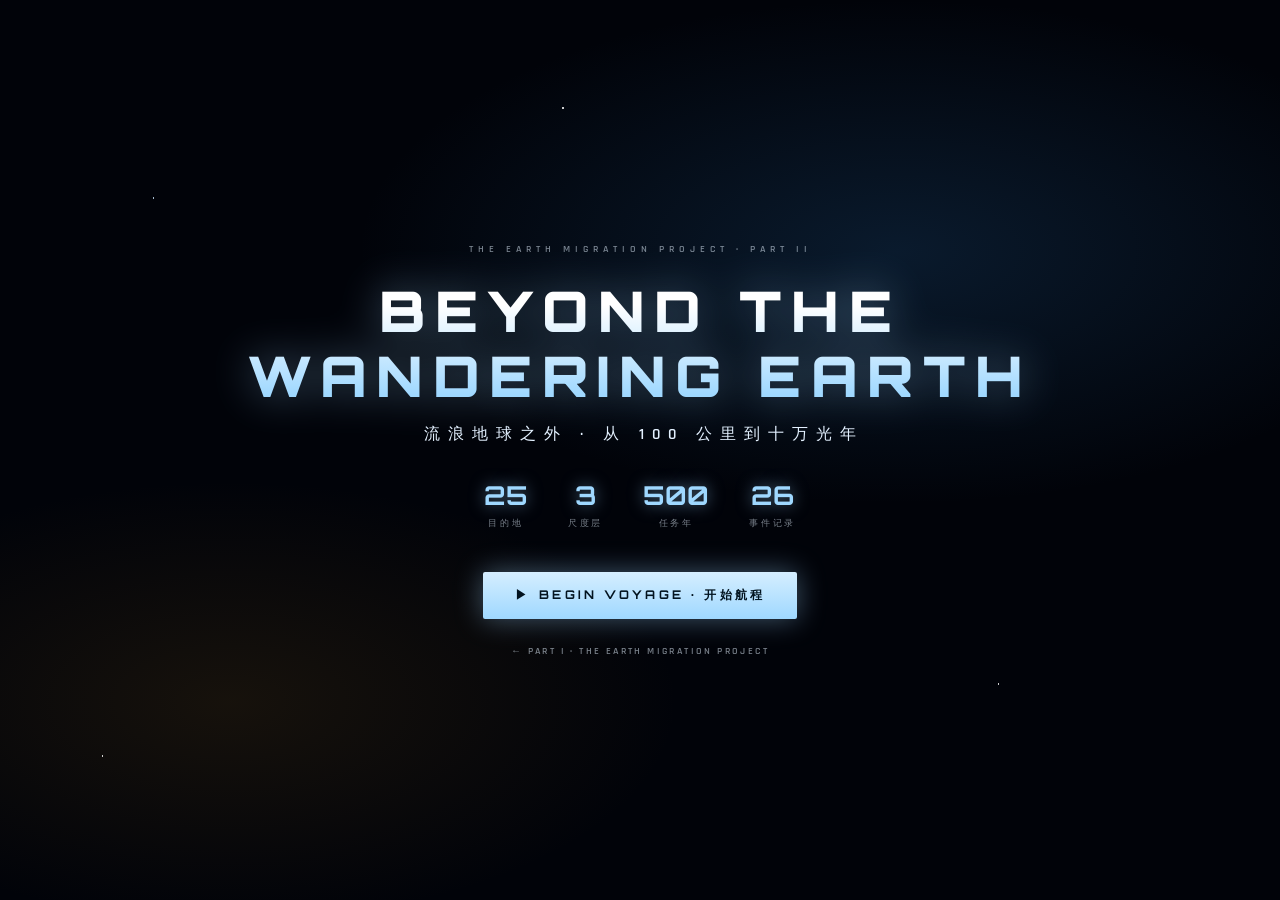
==== beyond.html @ 53edd9ea "The Earth Migration Project: cinematic dual-page WebGL tribute to The Wandering Earth (Part I + Beyo" ====
<!DOCTYPE html>
<html lang="zh-CN">
<head>
<meta charset="UTF-8">
<meta name="viewport" content="width=device-width, initial-scale=1.0, viewport-fit=cover">
<meta name="theme-color" content="#010205">
<title>Beyond the Wandering Earth · 流浪地球之外</title>
<meta name="description" content="地球迁移计划 第二部：从 100 公里到十万光年——三层尺度阶梯、25 个目的地、时间压缩与实时遥测。同人作品，非官方关联。">
<link rel="icon" href="data:image/svg+xml,<svg xmlns='http://www.w3.org/2000/svg' viewBox='0 0 64 64'><circle cx='32' cy='32' r='20' fill='%23040c18' stroke='%239fd8ff' stroke-width='3'/><path d='M14 40 Q32 52 50 40' stroke='%23ffcf8a' fill='none' stroke-width='3'/></svg>">
<link rel="stylesheet" href="css/beyond.css">
<script src="boot.js"></script>
<script type="importmap">
{
  "imports": {
    "three": "./vendor/three/build/three.module.js",
    "three/addons/": "./vendor/three/examples/jsm/"
  }
}
</script>
</head>
<body>

<!-- 加载屏 -->
<div id="loading">
  <div class="load-core">
    <div class="load-emblem"><div class="load-planet"></div><div class="load-beam"></div></div>
    <div class="load-title">BEYOND THE WANDERING EARTH</div>
    <div class="load-sub">100 KM → 100,000 LIGHT-YEARS · 三层尺度阶梯</div>
    <div class="load-track"><div id="load-bar"></div></div>
    <div class="load-row"><span id="load-step">INITIALIZING</span><span id="load-pct">0%</span></div>
    <div class="load-row dim"><span>UEG · DEEP SPACE NAVIGATION</span><span>MOSS/4.2</span></div>
  </div>
  <div id="boot-fault"><div class="fault-head">SYSTEM FAULT</div><div id="boot-fault-msg"></div></div>
</div>

<!-- 入口 -->
<div id="enter" class="hidden">
  <div class="en-stars"></div>
  <div class="en-core">
    <div class="en-kicker">THE EARTH MIGRATION PROJECT · PART II</div>
    <h1 class="en-title">BEYOND THE<br>WANDERING EARTH</h1>
    <div class="en-tag">流浪地球之外 · 从 100 公里到十万光年</div>
    <div class="en-stats">
      <div><b>25</b><span>目的地</span></div>
      <div><b>3</b><span>尺度层</span></div>
      <div><b>500</b><span>任务年</span></div>
      <div><b>26</b><span>事件记录</span></div>
    </div>
    <button id="btn-enter" class="en-btn">▶&ensp;BEGIN VOYAGE · 开始航程</button>
    <a class="en-back" href="index.html">← PART I · THE EARTH MIGRATION PROJECT</a>
  </div>
</div>

<!-- 主应用 -->
<div id="app" class="hidden">
  <canvas id="gl"></canvas>

  <!-- 顶部玻璃条 -->
  <header id="topbar">
    <div class="tb-brand">BEYOND<br>THE WANDERING EARTH</div>
    <div class="tb-tele" id="tele">
      <div class="tc"><span class="k">ENGINE</span><span class="v mono" id="t-eng">STANDBY</span></div>
      <div class="tc"><span class="k">VELOCITY</span><span class="v mono" id="t-vel">29.8 KM/S</span></div>
      <div class="tc"><span class="k">DIST SOL</span><span class="v mono" id="t-dsol">1.00 AU</span></div>
      <div class="tc"><span class="k">LIGHT TIME</span><span class="v mono" id="t-ltime">8.3 MIN</span></div>
      <div class="tc"><span class="k">REGION</span><span class="v mono" id="t-region">EARTH ORBIT</span></div>
      <div class="tc"><span class="k">GAL COORDS</span><span class="v mono" id="t-gal">—</span></div>
      <div class="tc"><span class="k">MISSION</span><span class="v mono gold" id="t-year">Y2078</span></div>
      <div class="tc"><span class="k">FOV</span><span class="v mono" id="t-fov">50°</span></div>
    </div>
    <div class="tb-actions">
      <button id="b-film" class="tb-mode">FILM</button>
      <button id="b-explore" class="tb-mode on">EXPLORE</button>
      <button id="b-sound" class="tb-ic" title="声音">♪ ON</button>
      <button id="b-hud" class="tb-ic" title="隐藏仪表盘">▤ HUD</button>
      <button id="b-full" class="tb-ic" title="全屏">⛶ FULL</button>
    </div>
  </header>

  <!-- 左：宇宙阶梯 -->
  <div id="ladder" class="panelish">
    <div class="la-line"></div>
    <div id="ladder-cursor"></div>
  </div>

  <!-- 右：目的地 -->
  <aside id="dest" class="panelish">
    <div class="de-head">DESTINATIONS · 目的地 <i>25</i></div>
    <div id="dest-list"></div>
  </aside>

  <!-- 左下：VOYAGE 时间轴 -->
  <div id="voyage" class="panelish">
    <div class="vo-head">VOYAGE TIMELINE · 航程时间轴</div>
    <div class="vo-row"><span id="voyage-year">Y2078</span>
      <input type="range" id="voyage-slider" min="2078" max="4578" step="1" value="2078">
      <span>Y4578</span>
    </div>
    <div id="speed-modes"></div>
  </div>

  <!-- 右下：事件日志 -->
  <div id="log" class="panelish">
    <div class="lg-head">EVENT LOG · 事件日志 <i id="log-count">00 / 26</i></div>
    <div id="log-list"></div>
  </div>

  <!-- 底部药丸 dock -->
  <div id="dock">
    <button id="b-play" title="播放/暂停">▶</button>
    <div id="ch-segs"></div>
    <span class="mono" id="b-time">00:00 / 02:54</span>
    <button id="b-exit" title="退出影片">EXIT</button>
  </div>

  <!-- 影片 -->
  <div id="film" class="hidden">
    <div class="letterbox top"></div>
    <div class="letterbox bottom"></div>
    <div id="chapter-card"><div id="ch-num">01</div><div id="ch-title">The Wandering Earth</div><div id="ch-era">2078</div></div>
    <div id="subtitle"><div id="sub-kicker"></div><div id="sub-title"></div><div id="sub-sub"></div></div>
    <div id="count-ring"><div class="cr-ring"></div><div class="cr-num">10</div><div class="cr-lab">GLOBAL IGNITION SEQUENCE</div></div>
    <div id="scroll-hint">SCROLLING THROUGH TIME · PRESS ▶ TO RESUME</div>
    <div id="f-track"><div id="f-prog"></div><div id="f-ticks"></div></div>
  </div>

  <div id="toast"></div>
</div>

<script type="module" src="js/beyond/main.js"></script>
</body>
</html>
---- css/beyond.css ----
/* ═══════════════════════════════════════════════════════════
   BEYOND THE WANDERING EARTH · beyond.css
   冰青 HUD + 暖金警示 · 玻璃条 / 宇宙阶梯 / 目的地册 / 药丸 dock
   ═══════════════════════════════════════════════════════════ */
@font-face {
  font-family: 'Orbitron';
  src: url('../assets/fonts/orbitron-var.woff2') format('woff2');
  font-weight: 400 900;
  font-display: swap;
}
@font-face {
  font-family: 'Rajdhani';
  src: url('../assets/fonts/rajdhani-600.ttf') format('truetype');
  font-weight: 500 700;
  font-display: swap;
}
@font-face {
  font-family: 'JetBrains Mono';
  src: url('../assets/fonts/jbmono-400.woff2') format('woff2');
  font-weight: 400;
  font-display: swap;
}
@font-face {
  font-family: 'JetBrains Mono';
  src: url('../assets/fonts/jbmono-700.woff2') format('woff2');
  font-weight: 700;
  font-display: swap;
}

:root {
  --ice: #9fd8ff;
  --ice-dim: rgba(159, 216, 255, .55);
  --line: rgba(159, 216, 255, .26);
  --gold: #ffcf8a;
  --text: #e4f1ff;
  --text-dim: rgba(228, 241, 255, .52);
  --bg: #010205;
}
* { margin: 0; padding: 0; box-sizing: border-box; }
html, body { height: 100%; overflow: hidden; }
body {
  background: var(--bg); color: var(--text);
  font-family: 'Rajdhani', 'Segoe UI', sans-serif;
  -webkit-font-smoothing: antialiased; user-select: none;
}
.mono { font-family: 'JetBrains Mono', 'Consolas', monospace; }
.hidden { display: none !important; }
button { font-family: inherit; cursor: pointer; }
.panelish {
  position: absolute; z-index: 20;
  background: linear-gradient(160deg, rgba(8, 20, 36, .68), rgba(3, 8, 16, .58));
  border: 1px solid var(--line); border-radius: 2px;
  box-shadow: inset 0 0 20px rgba(159, 216, 255, .05), 0 6px 26px rgba(0, 0, 0, .5);
  backdrop-filter: blur(8px); -webkit-backdrop-filter: blur(8px);
}
.panelish::before {
  content: ''; position: absolute; top: -1px; left: -1px; width: 10px; height: 10px;
  border-top: 2px solid var(--ice); border-left: 2px solid var(--ice);
}

/* ══ 加载屏 / 入口 ══ */
#loading {
  position: fixed; inset: 0; z-index: 200;
  background: radial-gradient(120% 90% at 50% 20%, #04101f 0%, #010205 55%, #010208 100%);
  display: flex; align-items: center; justify-content: center;
  transition: opacity .8s;
}
.load-core { width: min(500px, 86vw); text-align: center; }
.load-emblem { width: 88px; height: 88px; margin: 0 auto 26px; position: relative; }
.load-planet {
  position: absolute; inset: 14px; border-radius: 50%;
  background: radial-gradient(circle at 34% 32%, #1d4e78, #071a30 62%, #020a16);
  border: 1px solid var(--line);
  box-shadow: 0 0 34px rgba(159, 216, 255, .25), inset -8px -6px 22px rgba(0, 0, 0, .8);
  animation: spin 14s linear infinite;
}
.load-beam {
  position: absolute; left: 50%; top: -8px; width: 3px;
  background: linear-gradient(to top, var(--ice), transparent);
  transform: translateX(-50%);
  animation: beam 1.6s ease-in-out infinite;
  filter: drop-shadow(0 0 6px var(--ice));
}
@keyframes beam { 0%, 100% { opacity: .35; height: 18px; } 50% { opacity: 1; height: 30px; } }
@keyframes spin { to { transform: rotate(360deg); } }
.load-title {
  font-family: 'Orbitron', sans-serif; font-weight: 900;
  font-size: clamp(15px, 3vw, 24px); letter-spacing: .38em;
  background: linear-gradient(180deg, #fff, var(--ice));
  -webkit-background-clip: text; background-clip: text; color: transparent;
  filter: drop-shadow(0 0 14px rgba(159, 216, 255, .5));
  margin-bottom: 10px; padding-left: .38em;
}
.load-sub { font-size: 10px; letter-spacing: .32em; color: var(--text-dim); margin-bottom: 30px; }
.load-track { height: 2px; background: rgba(159, 216, 255, .14); margin-bottom: 10px; }
#load-bar { height: 100%; width: 0%; background: linear-gradient(90deg, var(--ice), #fff); box-shadow: 0 0 10px var(--ice); transition: width .3s; }
.load-row { display: flex; justify-content: space-between; font-size: 10px; letter-spacing: .22em; color: var(--ice); }
.load-row.dim { color: var(--text-dim); margin-top: 14px; letter-spacing: .14em; }
#boot-fault {
  display: none; margin-top: 22px; padding: 12px 16px;
  border: 1px solid #ff6b6b; color: #ff6b6b;
  font-family: 'JetBrains Mono', monospace; font-size: 11px; line-height: 1.6;
  text-align: left; background: rgba(60, 10, 14, .35);
}
.fault-head { font-weight: 700; letter-spacing: .3em; margin-bottom: 4px; }

#enter {
  position: fixed; inset: 0; z-index: 150;
  background:
    radial-gradient(60% 40% at 70% 28%, rgba(30, 80, 128, .3), transparent 70%),
    radial-gradient(50% 35% at 18% 78%, rgba(120, 84, 24, .18), transparent 70%),
    #010309;
  display: flex; align-items: center; justify-content: center;
  transition: opacity 1s, visibility 1s;
}
.en-stars {
  position: absolute; inset: 0; opacity: .8;
  background-image:
    radial-gradient(1.4px 1.4px at 12% 22%, #cfeaff 50%, transparent 51%),
    radial-gradient(1px 1px at 28% 68%, #9fc6e8 50%, transparent 51%),
    radial-gradient(1.8px 1.8px at 44% 12%, #fff 50%, transparent 51%),
    radial-gradient(1px 1px at 63% 44%, #ffe9c9 50%, transparent 51%),
    radial-gradient(1.3px 1.3px at 78% 76%, #fff 50%, transparent 51%),
    radial-gradient(1px 1px at 88% 18%, #cfeaff 50%, transparent 51%),
    radial-gradient(1.5px 1.5px at 8% 84%, #fff 50%, transparent 51%);
  animation: tw 5s ease-in-out infinite alternate;
}
@keyframes tw { from { opacity: .4; } to { opacity: .95; } }
.en-core { position: relative; text-align: center; padding: 0 20px; }
.en-kicker { font-size: 10px; letter-spacing: .5em; color: var(--text-dim); margin-bottom: 24px; }
.en-title {
  font-family: 'Orbitron', sans-serif; font-weight: 900;
  font-size: clamp(26px, 5.6vw, 56px); line-height: 1.16; letter-spacing: .17em;
  background: linear-gradient(180deg, #ffffff 20%, var(--ice) 90%);
  -webkit-background-clip: text; background-clip: text; color: transparent;
  filter: drop-shadow(0 0 22px rgba(159, 216, 255, .45));
  margin-bottom: 16px;
}
.en-tag { font-size: clamp(12px, 1.8vw, 16px); letter-spacing: .5em; color: var(--text); margin-bottom: 34px; padding-left: .5em; }
.en-stats { display: flex; gap: 40px; justify-content: center; margin-bottom: 40px; }
.en-stats div { text-align: center; }
.en-stats b {
  display: block; font-family: 'Orbitron', sans-serif; font-size: 26px;
  color: var(--ice); text-shadow: 0 0 16px rgba(159, 216, 255, .5);
}
.en-stats span { font-size: 9px; letter-spacing: .3em; color: var(--text-dim); }
.en-btn {
  font-family: 'Orbitron', sans-serif; font-size: 12px; font-weight: 700; letter-spacing: .26em;
  color: #02131f; background: linear-gradient(180deg, #d5eeff, var(--ice));
  border: none; border-radius: 2px; padding: 15px 32px;
  box-shadow: 0 0 28px rgba(159, 216, 255, .4); transition: all .25s;
}
.en-btn:hover { transform: translateY(-2px); box-shadow: 0 6px 34px rgba(159, 216, 255, .55); }
.en-back {
  display: block; margin: 26px auto 0; font-size: 10px; letter-spacing: .24em;
  color: var(--text-dim); text-decoration: none;
}
.en-back:hover { color: var(--ice); }

/* ══ 主应用 ══ */
#app { position: fixed; inset: 0; }
#gl { position: absolute; inset: 0; width: 100%; height: 100%; display: block; }
#app, #topbar, #ladder, #dest, #voyage, #log, #dock { transition: opacity .5s; }
#app.nohud #topbar, #app.nohud #ladder, #app.nohud #dest,
#app.nohud #voyage, #app.nohud #log, #app.nohud #dock { opacity: 0; pointer-events: none; }
#app.film-on #ladder, #app.film-on #dest, #app.film-on #voyage, #app.film-on #log { opacity: 0; pointer-events: none; }

/* 顶部玻璃条 */
#topbar {
  position: absolute; top: 12px; left: 50%; transform: translateX(-50%);
  width: min(1280px, calc(100vw - 24px));
  display: flex; align-items: stretch; gap: 14px;
  z-index: 30; padding: 10px 16px;
  background: linear-gradient(160deg, rgba(8, 20, 36, .66), rgba(3, 8, 16, .55));
  border: 1px solid var(--line); border-radius: 2px;
  backdrop-filter: blur(9px); -webkit-backdrop-filter: blur(9px);
  box-shadow: inset 0 0 20px rgba(159, 216, 255, .05), 0 8px 30px rgba(0, 0, 0, .55);
}
.tb-brand {
  font-family: 'Orbitron', sans-serif; font-size: 10px; font-weight: 900; line-height: 1.45;
  letter-spacing: .2em; color: var(--ice); white-space: nowrap;
  text-shadow: 0 0 12px rgba(159, 216, 255, .45);
  border-right: 1px solid var(--line); padding-right: 14px;
  display: flex; align-items: center;
}
#tele { display: flex; gap: 18px; flex: 1; overflow-x: auto; scrollbar-width: none; align-items: center; }
#tele::-webkit-scrollbar { display: none; }
.tc { display: flex; flex-direction: column; gap: 2px; white-space: nowrap; }
.tc .k { font-size: 8px; letter-spacing: .24em; color: var(--text-dim); }
.tc .v { font-size: 11px; font-weight: 700; color: var(--text); }
.tc .v.gold { color: var(--gold); }
.tb-actions { display: flex; gap: 6px; align-items: center; border-left: 1px solid var(--line); padding-left: 14px; }
.tb-mode {
  font-family: 'Orbitron', sans-serif; font-size: 9px; font-weight: 700; letter-spacing: .18em;
  color: var(--text-dim); background: transparent; border: 1px solid var(--line);
  border-radius: 2px; padding: 7px 12px; transition: all .2s;
}
.tb-mode.on { color: #02131f; background: var(--ice); box-shadow: 0 0 14px rgba(159, 216, 255, .5); }
.tb-ic {
  font-size: 9px; letter-spacing: .1em; color: var(--ice-dim);
  background: transparent; border: 1px solid var(--line); border-radius: 2px;
  padding: 7px 9px; transition: all .2s;
}
.tb-ic:hover { color: var(--ice); border-color: var(--ice); }

/* 宇宙阶梯 */
#ladder {
  left: 18px; top: 50%; transform: translateY(-50%);
  width: 128px; height: min(52vh, 420px);
}
#ladder .la-line { position: absolute; left: 12px; top: 6%; bottom: 6%; width: 1px; background: var(--line); }
#ladder button {
  position: absolute; left: 0; transform: translateY(-50%);
  display: flex; align-items: center; gap: 7px;
  background: none; border: none; color: var(--text-dim);
  font-size: 8px; letter-spacing: .16em; padding: 3px 0; white-space: nowrap;
}
#ladder button i {
  width: 7px; height: 7px; border: 1px solid var(--ice-dim);
  transform: rotate(45deg); transition: all .2s; flex: none;
}
#ladder button span { background: rgba(1, 4, 10, .7); padding: 1px 3px; }
#ladder button:hover, #ladder button.on { color: var(--ice); }
#ladder button:hover i, #ladder button.on i {
  background: var(--ice); box-shadow: 0 0 10px var(--ice); border-color: var(--ice);
}
#ladder-cursor {
  position: absolute; left: 8px; width: 9px; height: 9px;
  transform: translate(-50%, -50%) rotate(45deg);
  background: var(--gold); box-shadow: 0 0 12px var(--gold);
  transition: top .4s;
}

/* 目的地 */
#dest {
  right: 18px; top: 86px; bottom: 210px;
  width: 232px; display: flex; flex-direction: column;
}
.de-head {
  font-family: 'Orbitron', sans-serif; font-size: 9px; font-weight: 700; letter-spacing: .3em;
  color: var(--ice); padding: 10px 12px 8px; border-bottom: 1px solid var(--line);
  display: flex; justify-content: space-between; align-items: baseline;
}
.de-head i { font-style: normal; color: var(--text-dim); font-size: 10px; }
#dest-list { flex: 1; overflow-y: auto; padding: 6px 6px 10px; scrollbar-width: thin; scrollbar-color: var(--line) transparent; }
#dest-list::-webkit-scrollbar { width: 4px; }
#dest-list::-webkit-scrollbar-thumb { background: var(--line); }
.dest-head {
  font-size: 9px; letter-spacing: .26em; color: var(--gold);
  margin: 10px 6px 4px; opacity: .9;
}
.dest-item {
  display: flex; justify-content: space-between; align-items: center; width: 100%;
  background: none; border: none; border-left: 2px solid transparent;
  color: var(--text-dim); font-size: 10px; letter-spacing: .08em;
  padding: 5px 8px; text-align: left; transition: all .15s;
}
.dest-item i { font-style: normal; opacity: 0; transition: opacity .15s; }
.dest-item:hover { color: var(--text); background: rgba(159, 216, 255, .06); }
.dest-item:hover i { opacity: 1; }
.dest-item.on { color: var(--ice); border-left-color: var(--ice); background: rgba(159, 216, 255, .1); }

/* VOYAGE */
#voyage { left: 18px; bottom: 84px; width: 300px; padding: 10px 12px 12px; }
.vo-head { font-family: 'Orbitron', sans-serif; font-size: 9px; font-weight: 700; letter-spacing: .3em; color: var(--ice); margin-bottom: 10px; }
.vo-row { display: flex; align-items: center; gap: 8px; font-size: 10px; color: var(--text-dim); letter-spacing: .1em; margin-bottom: 8px; }
#voyage-year { color: var(--gold); font-family: 'JetBrains Mono', monospace; }
#voyage-slider { flex: 1; accent-color: #9fd8ff; height: 2px; }
#speed-modes { display: flex; gap: 4px; flex-wrap: wrap; }
#speed-modes button {
  font-size: 8px; letter-spacing: .1em; color: var(--text-dim);
  background: rgba(159, 216, 255, .04); border: 1px solid var(--line);
  border-radius: 2px; padding: 4px 8px; transition: all .15s;
}
#speed-modes button.on { color: #02131f; background: var(--ice); }

/* 事件日志 */
#log { right: 18px; bottom: 84px; width: 340px; max-height: 220px; display: flex; flex-direction: column; }
.lg-head {
  font-family: 'Orbitron', sans-serif; font-size: 9px; font-weight: 700; letter-spacing: .3em;
  color: var(--ice); padding: 9px 12px 7px; border-bottom: 1px solid var(--line);
  display: flex; justify-content: space-between; align-items: baseline;
}
.lg-head i { font-style: normal; font-family: 'JetBrains Mono', monospace; color: var(--gold); font-size: 9px; letter-spacing: .08em; }
#log-list { overflow-y: auto; padding: 6px 10px; scrollbar-width: thin; }
#log-list::-webkit-scrollbar { width: 4px; }
#log-list::-webkit-scrollbar-thumb { background: var(--line); }
.log-item {
  display: flex; gap: 10px; font-size: 10px; padding: 3px 0;
  animation: login .5s both;
}
@keyframes login { from { opacity: 0; transform: translateX(10px); } }
.log-item .ly { font-family: 'JetBrains Mono', monospace; color: var(--gold); flex: none; }
.log-item span:last-child { color: var(--text-dim); }

/* dock */
#dock {
  position: absolute; left: 50%; bottom: 16px; transform: translateX(-50%);
  display: flex; align-items: center; gap: 12px; z-index: 30;
  background: rgba(2, 6, 14, .82);
  border: 1px solid var(--line); border-radius: 999px;
  padding: 9px 16px;
  backdrop-filter: blur(10px); -webkit-backdrop-filter: blur(10px);
  box-shadow: 0 8px 30px rgba(0, 0, 0, .6);
}
#dock button {
  font-family: 'JetBrains Mono', monospace; font-size: 10px;
  color: var(--ice); background: transparent; border: 1px solid var(--line);
  border-radius: 999px; padding: 5px 12px; transition: all .2s;
}
#dock button:hover { background: rgba(159, 216, 255, .12); }
#b-play { min-width: 38px; }
#ch-segs { display: flex; gap: 3px; width: min(360px, 36vw); height: 6px; }
#ch-segs button {
  flex: 1; border: none; border-radius: 0; padding: 0; min-width: 12px;
  background: rgba(159, 216, 255, .14); border-radius: 2px;
}
#ch-segs button:hover, #ch-segs button.cur { background: var(--ice); box-shadow: 0 0 8px rgba(159, 216, 255, .7); }
#b-time { font-size: 10px; color: var(--text-dim); letter-spacing: .06em; }

/* 影片 */
#film { position: absolute; inset: 0; z-index: 40; pointer-events: none; }
.letterbox { position: absolute; left: 0; right: 0; height: 9vh; background: #000; z-index: 1; animation: lbin 1s both; }
.letterbox.top { top: 0; transform-origin: top; }
.letterbox.bottom { bottom: 0; transform-origin: bottom; }
@keyframes lbin { from { transform: scaleY(0); } }
#chapter-card {
  position: absolute; left: 5vw; bottom: calc(9vh + 34px); z-index: 3;
  opacity: 0; transform: translateY(12px); transition: opacity .8s, transform .8s;
}
#chapter-card.show { opacity: 1; transform: none; }
#ch-num { font-family: 'Orbitron', sans-serif; font-size: 13px; font-weight: 900; color: var(--gold); letter-spacing: .5em; text-shadow: 0 0 14px rgba(255, 207, 138, .5); }
#ch-title {
  font-family: 'Orbitron', sans-serif; font-size: clamp(18px, 2.6vw, 27px); font-weight: 700;
  color: #fff; letter-spacing: .3em; margin: 6px 0 3px;
  text-shadow: 0 2px 24px rgba(159, 216, 255, .35);
}
#ch-era { font-size: 11px; letter-spacing: .4em; color: var(--ice); }
#subtitle { position: absolute; left: 50%; bottom: calc(9vh + 40px); transform: translateX(-50%); text-align: center; z-index: 3; width: min(780px, 88vw); }
#sub-kicker { font-size: 10px; letter-spacing: .5em; color: var(--gold); margin-bottom: 8px; min-height: 12px; }
#sub-title {
  font-size: clamp(17px, 2.4vw, 25px); font-weight: 600; letter-spacing: .3em;
  color: #eef8ff; text-shadow: 0 2px 20px rgba(0, 0, 0, .9); min-height: 30px;
}
#sub-sub { font-size: 12px; letter-spacing: .26em; color: var(--text-dim); margin-top: 7px; min-height: 15px; }

#count-ring {
  position: absolute; left: 50%; top: 44%; transform: translate(-50%, -50%);
  width: 220px; height: 220px; z-index: 5;
  display: flex; flex-direction: column; align-items: center; justify-content: center;
  opacity: 0; transition: opacity .5s;
}
#count-ring.show { opacity: 1; }
#count-ring .cr-ring {
  position: absolute; inset: 0; border-radius: 50%;
  background: conic-gradient(var(--gold) var(--p, 0deg), rgba(159, 216, 255, .12) 0deg);
  -webkit-mask: radial-gradient(circle, transparent 62%, #000 63%);
  mask: radial-gradient(circle, transparent 62%, #000 63%);
}
#count-ring .cr-num {
  font-family: 'Orbitron', sans-serif; font-size: 84px; font-weight: 900; color: #fff;
  text-shadow: 0 0 34px rgba(255, 207, 138, .8); line-height: 1;
}
#count-ring .cr-lab { position: absolute; bottom: -32px; font-size: 10px; letter-spacing: .4em; color: var(--gold); white-space: nowrap; }

#scroll-hint {
  position: absolute; top: calc(9vh + 18px); left: 50%; transform: translateX(-50%);
  font-family: 'Orbitron', sans-serif; font-size: 10px; letter-spacing: .3em;
  color: var(--gold); background: rgba(2, 6, 14, .85);
  border: 1px solid rgba(255, 207, 138, .4); border-radius: 2px;
  padding: 9px 20px; opacity: 0; transition: opacity .4s; z-index: 6;
}
#scroll-hint.show { opacity: 1; }

#f-track {
  position: absolute; left: 50%; bottom: calc(9vh + 12px); transform: translateX(-50%);
  width: min(560px, 70vw); height: 16px; z-index: 5; pointer-events: auto; cursor: pointer;
}
#f-track::before { content: ''; position: absolute; inset: 7px 0; height: 2px; background: rgba(159, 216, 255, .18); }
#f-prog { position: absolute; left: 0; top: 7px; height: 2px; width: 0%; background: linear-gradient(90deg, var(--ice), #fff); box-shadow: 0 0 8px var(--ice); }
#f-ticks { position: absolute; inset: 0; }
#f-ticks i { position: absolute; top: 3px; width: 1px; height: 10px; background: rgba(255, 255, 255, .45); }
#f-ticks i:hover::after {
  content: attr(data-name); position: absolute; bottom: 16px; left: 50%; transform: translateX(-50%);
  white-space: nowrap; font-size: 9px; letter-spacing: .14em; color: var(--ice);
  background: rgba(2, 6, 14, .95); border: 1px solid var(--line); padding: 3px 8px;
}

#toast {
  position: absolute; left: 50%; top: 96px; transform: translateX(-50%);
  z-index: 60; pointer-events: none;
  font-family: 'Orbitron', sans-serif; font-size: 11px; letter-spacing: .34em;
  color: var(--ice); background: rgba(2, 8, 18, .85);
  border: 1px solid var(--line); border-radius: 2px;
  padding: 10px 22px; opacity: 0; transition: opacity .4s;
}
#toast.show { opacity: 1; }

@media (max-width: 980px) {
  #dest { width: 190px; }
  #tele { gap: 10px; }
  .tc:nth-child(6), .tc:nth-child(7) { display: none; }
}
@media (max-width: 720px) {
  #ladder, #voyage, #log { display: none; }
  #dest { top: auto; bottom: 78px; right: 10px; max-height: 40vh; width: 172px; }
  #topbar { padding: 8px 10px; gap: 8px; }
  .tb-brand { display: none; }
  .tb-ic { display: none; }
  #ch-segs { width: 34vw; }
  #b-time { display: none; }
  .letterbox { height: 6vh; }
  #count-ring { width: 170px; height: 170px; }
  #count-ring .cr-num { font-size: 64px; }
}
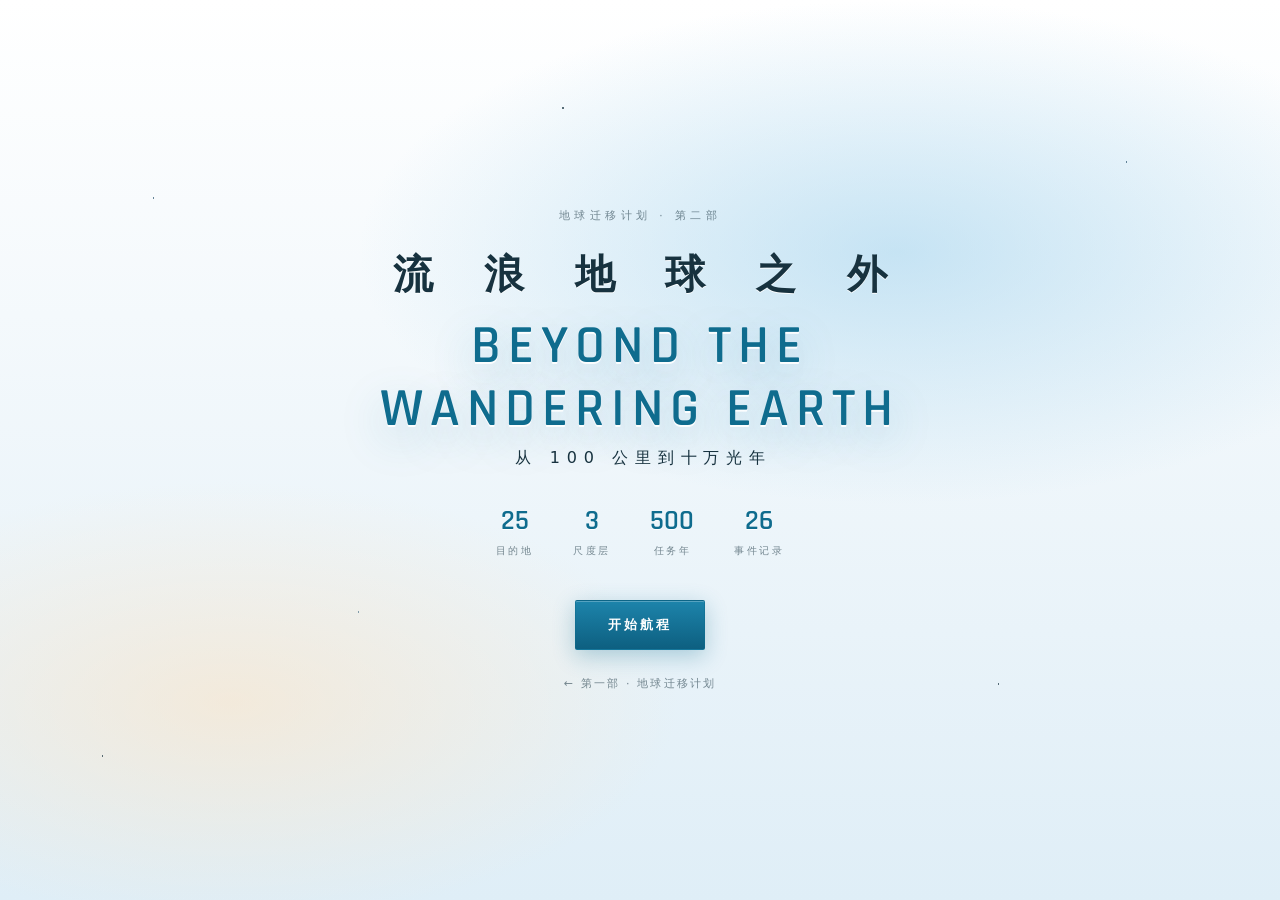
==== commit 5296a5fa: "v2 全面升级：晨光星图浅色主题 + 原生中文 + 画质(2048贴图/几何加密) + 流畅度(DRS自适应分辨率/HUD节流/零分配) + 稳定性(循环防护/context lost/可见性暂停)" ====
--- a/beyond.html
+++ b/beyond.html
@@ -3,10 +3,10 @@
 <head>
 <meta charset="UTF-8">
 <meta name="viewport" content="width=device-width, initial-scale=1.0, viewport-fit=cover">
-<meta name="theme-color" content="#010205">
-<title>Beyond the Wandering Earth · 流浪地球之外</title>
-<meta name="description" content="地球迁移计划 第二部：从 100 公里到十万光年——三层尺度阶梯、25 个目的地、时间压缩与实时遥测。同人作品，非官方关联。">
-<link rel="icon" href="data:image/svg+xml,<svg xmlns='http://www.w3.org/2000/svg' viewBox='0 0 64 64'><circle cx='32' cy='32' r='20' fill='%23040c18' stroke='%239fd8ff' stroke-width='3'/><path d='M14 40 Q32 52 50 40' stroke='%23ffcf8a' fill='none' stroke-width='3'/></svg>">
+<meta name="theme-color" content="#eef5fa">
+<title>流浪地球之外 · 从 100 公里到十万光年</title>
+<meta name="description" content="地球迁移计划 第二部：三层尺度阶梯、25 个目的地、时间压缩与实时遥测。同人作品，非官方关联。">
+<link rel="icon" href="data:image/svg+xml,<svg xmlns='http://www.w3.org/2000/svg' viewBox='0 0 64 64'><circle cx='32' cy='32' r='20' fill='%23eef5fa' stroke='%230f6c8e' stroke-width='3'/><path d='M14 40 Q32 52 50 40' stroke='%23b26a1a' fill='none' stroke-width='3'/></svg>">
 <link rel="stylesheet" href="css/beyond.css">
 <script src="boot.js"></script>
 <script type="importmap">
@@ -24,30 +24,31 @@
 <div id="loading">
   <div class="load-core">
     <div class="load-emblem"><div class="load-planet"></div><div class="load-beam"></div></div>
-    <div class="load-title">BEYOND THE WANDERING EARTH</div>
-    <div class="load-sub">100 KM → 100,000 LIGHT-YEARS · 三层尺度阶梯</div>
+    <div class="load-title">流浪地球之外</div>
+    <div class="load-sub">100 公里 → 十万光年 · 三层尺度阶梯</div>
     <div class="load-track"><div id="load-bar"></div></div>
-    <div class="load-row"><span id="load-step">INITIALIZING</span><span id="load-pct">0%</span></div>
-    <div class="load-row dim"><span>UEG · DEEP SPACE NAVIGATION</span><span>MOSS/4.2</span></div>
+    <div class="load-row"><span id="load-step">正在初始化</span><span id="load-pct">0%</span></div>
+    <div class="load-row dim"><span>联合政府 · 深空导航局</span><span>MOSS/4.2</span></div>
   </div>
-  <div id="boot-fault"><div class="fault-head">SYSTEM FAULT</div><div id="boot-fault-msg"></div></div>
+  <div id="boot-fault"><div class="fault-head">系统故障</div><div id="boot-fault-msg"></div></div>
 </div>
 
 <!-- 入口 -->
 <div id="enter" class="hidden">
   <div class="en-stars"></div>
   <div class="en-core">
-    <div class="en-kicker">THE EARTH MIGRATION PROJECT · PART II</div>
+    <div class="en-kicker">地球迁移计划 · 第二部</div>
+    <div class="en-title-zh">流 浪 地 球 之 外</div>
     <h1 class="en-title">BEYOND THE<br>WANDERING EARTH</h1>
-    <div class="en-tag">流浪地球之外 · 从 100 公里到十万光年</div>
+    <div class="en-tag">从 100 公里到十万光年</div>
     <div class="en-stats">
       <div><b>25</b><span>目的地</span></div>
       <div><b>3</b><span>尺度层</span></div>
       <div><b>500</b><span>任务年</span></div>
       <div><b>26</b><span>事件记录</span></div>
     </div>
-    <button id="btn-enter" class="en-btn">▶&ensp;BEGIN VOYAGE · 开始航程</button>
-    <a class="en-back" href="index.html">← PART I · THE EARTH MIGRATION PROJECT</a>
+    <button id="btn-enter" class="en-btn">开始航程</button>
+    <a class="en-back" href="index.html">← 第一部 · 地球迁移计划</a>
   </div>
 </div>
 
@@ -57,23 +58,23 @@
 
   <!-- 顶部玻璃条 -->
   <header id="topbar">
-    <div class="tb-brand">BEYOND<br>THE WANDERING EARTH</div>
+    <div class="tb-brand">流浪地球之外</div>
     <div class="tb-tele" id="tele">
-      <div class="tc"><span class="k">ENGINE</span><span class="v mono" id="t-eng">STANDBY</span></div>
-      <div class="tc"><span class="k">VELOCITY</span><span class="v mono" id="t-vel">29.8 KM/S</span></div>
-      <div class="tc"><span class="k">DIST SOL</span><span class="v mono" id="t-dsol">1.00 AU</span></div>
-      <div class="tc"><span class="k">LIGHT TIME</span><span class="v mono" id="t-ltime">8.3 MIN</span></div>
-      <div class="tc"><span class="k">REGION</span><span class="v mono" id="t-region">EARTH ORBIT</span></div>
-      <div class="tc"><span class="k">GAL COORDS</span><span class="v mono" id="t-gal">—</span></div>
-      <div class="tc"><span class="k">MISSION</span><span class="v mono gold" id="t-year">Y2078</span></div>
-      <div class="tc"><span class="k">FOV</span><span class="v mono" id="t-fov">50°</span></div>
+      <div class="tc"><span class="k">引擎</span><span class="v mono" id="t-eng">待命</span></div>
+      <div class="tc"><span class="k">速度</span><span class="v mono" id="t-vel">29.8 KM/S</span></div>
+      <div class="tc"><span class="k">距太阳</span><span class="v mono" id="t-dsol">1.00 AU</span></div>
+      <div class="tc"><span class="k">光行时</span><span class="v mono" id="t-ltime">8.3 MIN</span></div>
+      <div class="tc"><span class="k">区域</span><span class="v mono" id="t-region">地球轨道</span></div>
+      <div class="tc"><span class="k">银道坐标</span><span class="v mono" id="t-gal">—</span></div>
+      <div class="tc"><span class="k">任务年</span><span class="v mono gold" id="t-year">Y2078</span></div>
+      <div class="tc"><span class="k">视场</span><span class="v mono" id="t-fov">50°</span></div>
     </div>
     <div class="tb-actions">
-      <button id="b-film" class="tb-mode">FILM</button>
-      <button id="b-explore" class="tb-mode on">EXPLORE</button>
-      <button id="b-sound" class="tb-ic" title="声音">♪ ON</button>
-      <button id="b-hud" class="tb-ic" title="隐藏仪表盘">▤ HUD</button>
-      <button id="b-full" class="tb-ic" title="全屏">⛶ FULL</button>
+      <button id="b-film" class="tb-mode">影片</button>
+      <button id="b-explore" class="tb-mode on">探索</button>
+      <button id="b-sound" class="tb-ic" title="声音">♪ 开</button>
+      <button id="b-hud" class="tb-ic" title="隐藏仪表盘">▤ 面板</button>
+      <button id="b-full" class="tb-ic" title="全屏">⛶ 全屏</button>
     </div>
   </header>
 
@@ -85,13 +86,13 @@
 
   <!-- 右：目的地 -->
   <aside id="dest" class="panelish">
-    <div class="de-head">DESTINATIONS · 目的地 <i>25</i></div>
+    <div class="de-head">目的地 <i>25</i></div>
     <div id="dest-list"></div>
   </aside>
 
   <!-- 左下：VOYAGE 时间轴 -->
   <div id="voyage" class="panelish">
-    <div class="vo-head">VOYAGE TIMELINE · 航程时间轴</div>
+    <div class="vo-head">航程时间轴</div>
     <div class="vo-row"><span id="voyage-year">Y2078</span>
       <input type="range" id="voyage-slider" min="2078" max="4578" step="1" value="2078">
       <span>Y4578</span>
@@ -101,7 +102,7 @@
 
   <!-- 右下：事件日志 -->
   <div id="log" class="panelish">
-    <div class="lg-head">EVENT LOG · 事件日志 <i id="log-count">00 / 26</i></div>
+    <div class="lg-head">事件日志 <i id="log-count">00 / 26</i></div>
     <div id="log-list"></div>
   </div>
 
@@ -110,17 +111,17 @@
     <button id="b-play" title="播放/暂停">▶</button>
     <div id="ch-segs"></div>
     <span class="mono" id="b-time">00:00 / 02:54</span>
-    <button id="b-exit" title="退出影片">EXIT</button>
+    <button id="b-exit" title="退出影片">退出</button>
   </div>
 
   <!-- 影片 -->
   <div id="film" class="hidden">
     <div class="letterbox top"></div>
     <div class="letterbox bottom"></div>
-    <div id="chapter-card"><div id="ch-num">01</div><div id="ch-title">The Wandering Earth</div><div id="ch-era">2078</div></div>
+    <div id="chapter-card"><div id="ch-num">01</div><div id="ch-title">流浪地球</div><div id="ch-era">2078 · 1 AU</div></div>
     <div id="subtitle"><div id="sub-kicker"></div><div id="sub-title"></div><div id="sub-sub"></div></div>
-    <div id="count-ring"><div class="cr-ring"></div><div class="cr-num">10</div><div class="cr-lab">GLOBAL IGNITION SEQUENCE</div></div>
-    <div id="scroll-hint">SCROLLING THROUGH TIME · PRESS ▶ TO RESUME</div>
+    <div id="count-ring"><div class="cr-ring"></div><div class="cr-num">10</div><div class="cr-lab">全球点火序列</div></div>
+    <div id="scroll-hint">正在穿越时间 · 按 ▶ 继续</div>
     <div id="f-track"><div id="f-prog"></div><div id="f-ticks"></div></div>
   </div>
 
--- a/css/beyond.css
+++ b/css/beyond.css
@@ -1,6 +1,6 @@
 /* ═══════════════════════════════════════════════════════════
-   BEYOND THE WANDERING EARTH · beyond.css
-   冰青 HUD + 暖金警示 · 玻璃条 / 宇宙阶梯 / 目的地册 / 药丸 dock
+   BEYOND THE WANDERING EARTH · beyond.css · 晨光星图浅色主题 v2
+   冰青墨 HUD + 白玻璃 · 中文原生排版
    ═══════════════════════════════════════════════════════════ */
 @font-face {
   font-family: 'Orbitron';
@@ -28,19 +28,22 @@
 }
 
 :root {
-  --ice: #9fd8ff;
-  --ice-dim: rgba(159, 216, 255, .55);
-  --line: rgba(159, 216, 255, .26);
-  --gold: #ffcf8a;
-  --text: #e4f1ff;
-  --text-dim: rgba(228, 241, 255, .52);
-  --bg: #010205;
+  --ice: #0f6c8e;
+  --ice-dim: rgba(15, 108, 142, .58);
+  --line: rgba(15, 108, 142, .26);
+  --gold: #b26a1a;
+  --text: #17323f;
+  --text-dim: rgba(23, 50, 63, .56);
+  --bg: #eef5fa;
+  --glass: rgba(255, 255, 255, .78);
+  --glass-strong: rgba(246, 251, 254, .92);
+  --zh: "PingFang SC", "HarmonyOS Sans SC", "Microsoft YaHei", "Noto Sans SC", system-ui, sans-serif;
 }
 * { margin: 0; padding: 0; box-sizing: border-box; }
 html, body { height: 100%; overflow: hidden; }
 body {
   background: var(--bg); color: var(--text);
-  font-family: 'Rajdhani', 'Segoe UI', sans-serif;
+  font-family: 'Rajdhani', var(--zh);
   -webkit-font-smoothing: antialiased; user-select: none;
 }
 .mono { font-family: 'JetBrains Mono', 'Consolas', monospace; }
@@ -48,20 +51,20 @@
 button { font-family: inherit; cursor: pointer; }
 .panelish {
   position: absolute; z-index: 20;
-  background: linear-gradient(160deg, rgba(8, 20, 36, .68), rgba(3, 8, 16, .58));
+  background: linear-gradient(160deg, var(--glass), var(--glass-strong));
   border: 1px solid var(--line); border-radius: 2px;
-  box-shadow: inset 0 0 20px rgba(159, 216, 255, .05), 0 6px 26px rgba(0, 0, 0, .5);
-  backdrop-filter: blur(8px); -webkit-backdrop-filter: blur(8px);
+  box-shadow: inset 0 0 0 1px rgba(255, 255, 255, .6), inset 0 0 20px rgba(15, 108, 142, .04), 0 8px 28px rgba(31, 74, 99, .14);
+  backdrop-filter: blur(10px) saturate(120%); -webkit-backdrop-filter: blur(10px) saturate(120%);
 }
 .panelish::before {
   content: ''; position: absolute; top: -1px; left: -1px; width: 10px; height: 10px;
   border-top: 2px solid var(--ice); border-left: 2px solid var(--ice);
 }
 
-/* ══ 加载屏 / 入口 ══ */
+/* ══ 加载屏 / 入口（浅色） ══ */
 #loading {
   position: fixed; inset: 0; z-index: 200;
-  background: radial-gradient(120% 90% at 50% 20%, #04101f 0%, #010205 55%, #010208 100%);
+  background: radial-gradient(120% 90% at 50% 20%, #ffffff 0%, #eef5fa 55%, #e3eef6 100%);
   display: flex; align-items: center; justify-content: center;
   transition: opacity .8s;
 }
@@ -69,90 +72,92 @@
 .load-emblem { width: 88px; height: 88px; margin: 0 auto 26px; position: relative; }
 .load-planet {
   position: absolute; inset: 14px; border-radius: 50%;
-  background: radial-gradient(circle at 34% 32%, #1d4e78, #071a30 62%, #020a16);
-  border: 1px solid var(--line);
-  box-shadow: 0 0 34px rgba(159, 216, 255, .25), inset -8px -6px 22px rgba(0, 0, 0, .8);
+  background: radial-gradient(circle at 34% 32%, #bfe0f2, #6ba8cc 58%, #3d7ba3);
+  border: 1px solid rgba(15, 108, 142, .4);
+  box-shadow: 0 0 0 4px rgba(255, 255, 255, .8), 0 10px 30px rgba(31, 74, 99, .25);
   animation: spin 14s linear infinite;
 }
 .load-beam {
   position: absolute; left: 50%; top: -8px; width: 3px;
-  background: linear-gradient(to top, var(--ice), transparent);
+  background: linear-gradient(to top, var(--ice), rgba(15, 108, 142, 0));
   transform: translateX(-50%);
   animation: beam 1.6s ease-in-out infinite;
-  filter: drop-shadow(0 0 6px var(--ice));
 }
 @keyframes beam { 0%, 100% { opacity: .35; height: 18px; } 50% { opacity: 1; height: 30px; } }
 @keyframes spin { to { transform: rotate(360deg); } }
 .load-title {
-  font-family: 'Orbitron', sans-serif; font-weight: 900;
-  font-size: clamp(15px, 3vw, 24px); letter-spacing: .38em;
-  background: linear-gradient(180deg, #fff, var(--ice));
-  -webkit-background-clip: text; background-clip: text; color: transparent;
-  filter: drop-shadow(0 0 14px rgba(159, 216, 255, .5));
-  margin-bottom: 10px; padding-left: .38em;
-}
-.load-sub { font-size: 10px; letter-spacing: .32em; color: var(--text-dim); margin-bottom: 30px; }
-.load-track { height: 2px; background: rgba(159, 216, 255, .14); margin-bottom: 10px; }
-#load-bar { height: 100%; width: 0%; background: linear-gradient(90deg, var(--ice), #fff); box-shadow: 0 0 10px var(--ice); transition: width .3s; }
-.load-row { display: flex; justify-content: space-between; font-size: 10px; letter-spacing: .22em; color: var(--ice); }
-.load-row.dim { color: var(--text-dim); margin-top: 14px; letter-spacing: .14em; }
+  font-family: 'Rajdhani', var(--zh); font-weight: 700;
+  font-size: clamp(16px, 3vw, 25px); letter-spacing: .3em;
+  color: var(--ice); margin-bottom: 10px; padding-left: .3em;
+}
+.load-sub { font-family: var(--zh); font-size: 11px; letter-spacing: .3em; color: var(--text-dim); margin-bottom: 30px; }
+.load-track { height: 3px; background: rgba(15, 108, 142, .14); margin-bottom: 10px; border-radius: 2px; }
+#load-bar { height: 100%; width: 0%; background: linear-gradient(90deg, var(--ice), #38a0c8); transition: width .3s; border-radius: 2px; }
+.load-row { display: flex; justify-content: space-between; font-family: var(--zh); font-size: 10px; letter-spacing: .2em; color: var(--ice); }
+.load-row.dim { color: var(--text-dim); margin-top: 14px; letter-spacing: .12em; }
 #boot-fault {
   display: none; margin-top: 22px; padding: 12px 16px;
-  border: 1px solid #ff6b6b; color: #ff6b6b;
-  font-family: 'JetBrains Mono', monospace; font-size: 11px; line-height: 1.6;
-  text-align: left; background: rgba(60, 10, 14, .35);
-}
-.fault-head { font-weight: 700; letter-spacing: .3em; margin-bottom: 4px; }
+  border: 1px solid #c0392b; color: #c0392b;
+  font-family: 'JetBrains Mono', var(--zh), monospace; font-size: 11px; line-height: 1.6;
+  text-align: left; background: rgba(255, 240, 240, .9);
+}
+.fault-head { font-weight: 700; letter-spacing: .3em; margin-bottom: 4px; font-family: var(--zh); }
 
 #enter {
   position: fixed; inset: 0; z-index: 150;
   background:
-    radial-gradient(60% 40% at 70% 28%, rgba(30, 80, 128, .3), transparent 70%),
-    radial-gradient(50% 35% at 18% 78%, rgba(120, 84, 24, .18), transparent 70%),
-    #010309;
+    radial-gradient(60% 40% at 70% 28%, rgba(150, 205, 235, .5), transparent 70%),
+    radial-gradient(50% 35% at 18% 78%, rgba(255, 226, 190, .5), transparent 70%),
+    linear-gradient(180deg, #ffffff, #e9f3f9 70%, #dfeef7);
   display: flex; align-items: center; justify-content: center;
   transition: opacity 1s, visibility 1s;
 }
 .en-stars {
-  position: absolute; inset: 0; opacity: .8;
+  position: absolute; inset: 0; opacity: .7;
   background-image:
-    radial-gradient(1.4px 1.4px at 12% 22%, #cfeaff 50%, transparent 51%),
-    radial-gradient(1px 1px at 28% 68%, #9fc6e8 50%, transparent 51%),
-    radial-gradient(1.8px 1.8px at 44% 12%, #fff 50%, transparent 51%),
-    radial-gradient(1px 1px at 63% 44%, #ffe9c9 50%, transparent 51%),
-    radial-gradient(1.3px 1.3px at 78% 76%, #fff 50%, transparent 51%),
-    radial-gradient(1px 1px at 88% 18%, #cfeaff 50%, transparent 51%),
-    radial-gradient(1.5px 1.5px at 8% 84%, #fff 50%, transparent 51%);
+    radial-gradient(1.6px 1.6px at 12% 22%, #2b546e 50%, transparent 51%),
+    radial-gradient(1.2px 1.2px at 28% 68%, #567a90 50%, transparent 51%),
+    radial-gradient(2px 2px at 44% 12%, #17323f 50%, transparent 51%),
+    radial-gradient(1.2px 1.2px at 63% 44%, #b26a1a 50%, transparent 51%),
+    radial-gradient(1.6px 1.6px at 78% 76%, #17323f 50%, transparent 51%),
+    radial-gradient(1.3px 1.3px at 88% 18%, #2b546e 50%, transparent 51%),
+    radial-gradient(1.7px 1.7px at 8% 84%, #17323f 50%, transparent 51%);
   animation: tw 5s ease-in-out infinite alternate;
 }
-@keyframes tw { from { opacity: .4; } to { opacity: .95; } }
+@keyframes tw { from { opacity: .4; } to { opacity: .85; } }
 .en-core { position: relative; text-align: center; padding: 0 20px; }
-.en-kicker { font-size: 10px; letter-spacing: .5em; color: var(--text-dim); margin-bottom: 24px; }
+.en-kicker { font-family: var(--zh); font-size: 10.5px; letter-spacing: .42em; color: var(--text-dim); margin-bottom: 24px; }
 .en-title {
-  font-family: 'Orbitron', sans-serif; font-weight: 900;
-  font-size: clamp(26px, 5.6vw, 56px); line-height: 1.16; letter-spacing: .17em;
-  background: linear-gradient(180deg, #ffffff 20%, var(--ice) 90%);
-  -webkit-background-clip: text; background-clip: text; color: transparent;
-  filter: drop-shadow(0 0 22px rgba(159, 216, 255, .45));
-  margin-bottom: 16px;
-}
-.en-tag { font-size: clamp(12px, 1.8vw, 16px); letter-spacing: .5em; color: var(--text); margin-bottom: 34px; padding-left: .5em; }
+  font-family: 'Rajdhani', var(--zh); font-weight: 700;
+  font-size: clamp(26px, 5.6vw, 54px); line-height: 1.16; letter-spacing: .13em;
+  color: var(--ice);
+  text-shadow: 0 2px 0 rgba(255, 255, 255, .9), 0 14px 44px rgba(31, 118, 158, .28);
+  margin-bottom: 6px;
+}
+.en-title-zh {
+  font-family: var(--zh); font-weight: 700;
+  font-size: clamp(22px, 4.2vw, 40px); letter-spacing: .46em;
+  color: #17323f; margin-bottom: 14px; padding-left: .46em;
+  text-shadow: 0 1px 0 rgba(255, 255, 255, .9);
+}
+.en-tag { font-family: var(--zh); font-size: clamp(12.5px, 1.8vw, 16px); letter-spacing: .42em; color: var(--text); margin-bottom: 34px; padding-left: .42em; }
 .en-stats { display: flex; gap: 40px; justify-content: center; margin-bottom: 40px; }
 .en-stats div { text-align: center; }
 .en-stats b {
-  display: block; font-family: 'Orbitron', sans-serif; font-size: 26px;
-  color: var(--ice); text-shadow: 0 0 16px rgba(159, 216, 255, .5);
-}
-.en-stats span { font-size: 9px; letter-spacing: .3em; color: var(--text-dim); }
+  display: block; font-family: 'Rajdhani', var(--zh); font-size: 28px; font-weight: 700;
+  color: var(--ice); text-shadow: 0 1px 0 rgba(255, 255, 255, .9);
+}
+.en-stats span { font-family: var(--zh); font-size: 10px; letter-spacing: .24em; color: var(--text-dim); }
 .en-btn {
-  font-family: 'Orbitron', sans-serif; font-size: 12px; font-weight: 700; letter-spacing: .26em;
-  color: #02131f; background: linear-gradient(180deg, #d5eeff, var(--ice));
-  border: none; border-radius: 2px; padding: 15px 32px;
-  box-shadow: 0 0 28px rgba(159, 216, 255, .4); transition: all .25s;
-}
-.en-btn:hover { transform: translateY(-2px); box-shadow: 0 6px 34px rgba(159, 216, 255, .55); }
+  font-family: var(--zh); font-size: 13px; font-weight: 600; letter-spacing: .22em;
+  color: #fff; background: linear-gradient(180deg, #1d84ab, #0d5f80);
+  border: 1px solid rgba(15, 108, 142, .5); border-radius: 2px; padding: 15px 32px;
+  box-shadow: 0 6px 22px rgba(15, 108, 142, .3), inset 0 1px 0 rgba(255, 255, 255, .25);
+  transition: all .25s;
+}
+.en-btn:hover { transform: translateY(-2px); box-shadow: 0 10px 30px rgba(15, 108, 142, .4); }
 .en-back {
-  display: block; margin: 26px auto 0; font-size: 10px; letter-spacing: .24em;
+  display: block; margin: 26px auto 0; font-family: var(--zh); font-size: 11px; letter-spacing: .2em;
   color: var(--text-dim); text-decoration: none;
 }
 .en-back:hover { color: var(--ice); }
@@ -171,156 +176,145 @@
   width: min(1280px, calc(100vw - 24px));
   display: flex; align-items: stretch; gap: 14px;
   z-index: 30; padding: 10px 16px;
-  background: linear-gradient(160deg, rgba(8, 20, 36, .66), rgba(3, 8, 16, .55));
+  background: linear-gradient(160deg, var(--glass), var(--glass-strong));
   border: 1px solid var(--line); border-radius: 2px;
-  backdrop-filter: blur(9px); -webkit-backdrop-filter: blur(9px);
-  box-shadow: inset 0 0 20px rgba(159, 216, 255, .05), 0 8px 30px rgba(0, 0, 0, .55);
+  backdrop-filter: blur(10px) saturate(120%); -webkit-backdrop-filter: blur(10px) saturate(120%);
+  box-shadow: inset 0 0 0 1px rgba(255, 255, 255, .6), 0 8px 30px rgba(31, 74, 99, .14);
 }
 .tb-brand {
-  font-family: 'Orbitron', sans-serif; font-size: 10px; font-weight: 900; line-height: 1.45;
-  letter-spacing: .2em; color: var(--ice); white-space: nowrap;
-  text-shadow: 0 0 12px rgba(159, 216, 255, .45);
+  font-family: var(--zh); font-size: 11px; font-weight: 700; line-height: 1.5;
+  letter-spacing: .14em; color: var(--ice); white-space: nowrap;
   border-right: 1px solid var(--line); padding-right: 14px;
   display: flex; align-items: center;
 }
 #tele { display: flex; gap: 18px; flex: 1; overflow-x: auto; scrollbar-width: none; align-items: center; }
 #tele::-webkit-scrollbar { display: none; }
 .tc { display: flex; flex-direction: column; gap: 2px; white-space: nowrap; }
-.tc .k { font-size: 8px; letter-spacing: .24em; color: var(--text-dim); }
-.tc .v { font-size: 11px; font-weight: 700; color: var(--text); }
+.tc .k { font-family: var(--zh); font-size: 9px; letter-spacing: .18em; color: var(--text-dim); }
+.tc .v { font-size: 11.5px; font-weight: 700; color: var(--text); }
 .tc .v.gold { color: var(--gold); }
 .tb-actions { display: flex; gap: 6px; align-items: center; border-left: 1px solid var(--line); padding-left: 14px; }
 .tb-mode {
-  font-family: 'Orbitron', sans-serif; font-size: 9px; font-weight: 700; letter-spacing: .18em;
+  font-family: var(--zh); font-size: 10.5px; font-weight: 600; letter-spacing: .14em;
   color: var(--text-dim); background: transparent; border: 1px solid var(--line);
   border-radius: 2px; padding: 7px 12px; transition: all .2s;
 }
-.tb-mode.on { color: #02131f; background: var(--ice); box-shadow: 0 0 14px rgba(159, 216, 255, .5); }
+.tb-mode.on { color: #fff; background: var(--ice); box-shadow: 0 3px 14px rgba(15, 108, 142, .35); }
 .tb-ic {
-  font-size: 9px; letter-spacing: .1em; color: var(--ice-dim);
+  font-family: var(--zh); font-size: 10px; letter-spacing: .06em; color: var(--ice-dim);
   background: transparent; border: 1px solid var(--line); border-radius: 2px;
   padding: 7px 9px; transition: all .2s;
 }
-.tb-ic:hover { color: var(--ice); border-color: var(--ice); }
+.tb-ic:hover { color: var(--ice); border-color: var(--ice); background: rgba(15, 108, 142, .08); }
 
 /* 宇宙阶梯 */
-#ladder {
-  left: 18px; top: 50%; transform: translateY(-50%);
-  width: 128px; height: min(52vh, 420px);
-}
-#ladder .la-line { position: absolute; left: 12px; top: 6%; bottom: 6%; width: 1px; background: var(--line); }
+#ladder { left: 18px; top: 50%; transform: translateY(-50%); width: 136px; height: min(52vh, 420px); }
+#ladder .la-line { position: absolute; left: 12px; top: 6%; bottom: 6%; width: 1.5px; background: var(--line); }
 #ladder button {
   position: absolute; left: 0; transform: translateY(-50%);
   display: flex; align-items: center; gap: 7px;
   background: none; border: none; color: var(--text-dim);
-  font-size: 8px; letter-spacing: .16em; padding: 3px 0; white-space: nowrap;
+  font-family: var(--zh); font-size: 9.5px; letter-spacing: .08em; padding: 3px 0; white-space: nowrap;
 }
 #ladder button i {
-  width: 7px; height: 7px; border: 1px solid var(--ice-dim);
+  width: 7px; height: 7px; border: 1.5px solid var(--ice-dim);
+  background: #fff;
   transform: rotate(45deg); transition: all .2s; flex: none;
 }
-#ladder button span { background: rgba(1, 4, 10, .7); padding: 1px 3px; }
-#ladder button:hover, #ladder button.on { color: var(--ice); }
-#ladder button:hover i, #ladder button.on i {
-  background: var(--ice); box-shadow: 0 0 10px var(--ice); border-color: var(--ice);
-}
+#ladder button span { background: var(--glass-strong); padding: 1px 4px; border-radius: 2px; }
+#ladder button:hover, #ladder button.on { color: var(--ice); font-weight: 700; }
+#ladder button:hover i, #ladder button.on i { background: var(--ice); border-color: var(--ice); }
 #ladder-cursor {
   position: absolute; left: 8px; width: 9px; height: 9px;
   transform: translate(-50%, -50%) rotate(45deg);
-  background: var(--gold); box-shadow: 0 0 12px var(--gold);
+  background: var(--gold); box-shadow: 0 0 0 2px rgba(255, 255, 255, .8);
   transition: top .4s;
 }
 
 /* 目的地 */
-#dest {
-  right: 18px; top: 86px; bottom: 210px;
-  width: 232px; display: flex; flex-direction: column;
-}
+#dest { right: 18px; top: 86px; bottom: 210px; width: 236px; display: flex; flex-direction: column; }
 .de-head {
-  font-family: 'Orbitron', sans-serif; font-size: 9px; font-weight: 700; letter-spacing: .3em;
+  font-family: var(--zh); font-size: 11px; font-weight: 700; letter-spacing: .2em;
   color: var(--ice); padding: 10px 12px 8px; border-bottom: 1px solid var(--line);
   display: flex; justify-content: space-between; align-items: baseline;
 }
-.de-head i { font-style: normal; color: var(--text-dim); font-size: 10px; }
+.de-head i { font-style: normal; color: var(--text-dim); font-size: 11px; font-family: 'JetBrains Mono', monospace; }
 #dest-list { flex: 1; overflow-y: auto; padding: 6px 6px 10px; scrollbar-width: thin; scrollbar-color: var(--line) transparent; }
 #dest-list::-webkit-scrollbar { width: 4px; }
 #dest-list::-webkit-scrollbar-thumb { background: var(--line); }
-.dest-head {
-  font-size: 9px; letter-spacing: .26em; color: var(--gold);
-  margin: 10px 6px 4px; opacity: .9;
-}
+.dest-head { font-family: var(--zh); font-size: 10px; letter-spacing: .2em; color: var(--gold); margin: 10px 6px 4px; opacity: .95; }
 .dest-item {
   display: flex; justify-content: space-between; align-items: center; width: 100%;
-  background: none; border: none; border-left: 2px solid transparent;
-  color: var(--text-dim); font-size: 10px; letter-spacing: .08em;
+  background: none; border: none; border-left: 2.5px solid transparent;
+  color: var(--text-dim); font-family: var(--zh); font-size: 11px; letter-spacing: .04em;
   padding: 5px 8px; text-align: left; transition: all .15s;
 }
 .dest-item i { font-style: normal; opacity: 0; transition: opacity .15s; }
-.dest-item:hover { color: var(--text); background: rgba(159, 216, 255, .06); }
+.dest-item:hover { color: var(--text); background: rgba(15, 108, 142, .07); }
 .dest-item:hover i { opacity: 1; }
-.dest-item.on { color: var(--ice); border-left-color: var(--ice); background: rgba(159, 216, 255, .1); }
+.dest-item.on { color: var(--ice); border-left-color: var(--ice); background: rgba(15, 108, 142, .12); font-weight: 700; }
 
 /* VOYAGE */
-#voyage { left: 18px; bottom: 84px; width: 300px; padding: 10px 12px 12px; }
-.vo-head { font-family: 'Orbitron', sans-serif; font-size: 9px; font-weight: 700; letter-spacing: .3em; color: var(--ice); margin-bottom: 10px; }
-.vo-row { display: flex; align-items: center; gap: 8px; font-size: 10px; color: var(--text-dim); letter-spacing: .1em; margin-bottom: 8px; }
-#voyage-year { color: var(--gold); font-family: 'JetBrains Mono', monospace; }
-#voyage-slider { flex: 1; accent-color: #9fd8ff; height: 2px; }
+#voyage { left: 18px; bottom: 84px; width: 306px; padding: 10px 12px 12px; }
+.vo-head { font-family: var(--zh); font-size: 11px; font-weight: 700; letter-spacing: .2em; color: var(--ice); margin-bottom: 10px; }
+.vo-row { display: flex; align-items: center; gap: 8px; font-family: var(--zh); font-size: 10.5px; color: var(--text-dim); letter-spacing: .06em; margin-bottom: 8px; }
+#voyage-year { color: var(--gold); font-family: 'JetBrains Mono', monospace; font-weight: 700; }
+#voyage-slider { flex: 1; accent-color: #0f6c8e; height: 3px; }
 #speed-modes { display: flex; gap: 4px; flex-wrap: wrap; }
 #speed-modes button {
-  font-size: 8px; letter-spacing: .1em; color: var(--text-dim);
-  background: rgba(159, 216, 255, .04); border: 1px solid var(--line);
+  font-family: var(--zh); font-size: 9.5px; letter-spacing: .04em; color: var(--text-dim);
+  background: rgba(15, 108, 142, .05); border: 1px solid var(--line);
   border-radius: 2px; padding: 4px 8px; transition: all .15s;
 }
-#speed-modes button.on { color: #02131f; background: var(--ice); }
+#speed-modes button.on { color: #fff; background: var(--ice); }
 
 /* 事件日志 */
-#log { right: 18px; bottom: 84px; width: 340px; max-height: 220px; display: flex; flex-direction: column; }
+#log { right: 18px; bottom: 84px; width: 348px; max-height: 220px; display: flex; flex-direction: column; }
 .lg-head {
-  font-family: 'Orbitron', sans-serif; font-size: 9px; font-weight: 700; letter-spacing: .3em;
+  font-family: var(--zh); font-size: 11px; font-weight: 700; letter-spacing: .2em;
   color: var(--ice); padding: 9px 12px 7px; border-bottom: 1px solid var(--line);
   display: flex; justify-content: space-between; align-items: baseline;
 }
-.lg-head i { font-style: normal; font-family: 'JetBrains Mono', monospace; color: var(--gold); font-size: 9px; letter-spacing: .08em; }
+.lg-head i { font-style: normal; font-family: 'JetBrains Mono', monospace; color: var(--gold); font-size: 9.5px; letter-spacing: .04em; }
 #log-list { overflow-y: auto; padding: 6px 10px; scrollbar-width: thin; }
 #log-list::-webkit-scrollbar { width: 4px; }
 #log-list::-webkit-scrollbar-thumb { background: var(--line); }
 .log-item {
-  display: flex; gap: 10px; font-size: 10px; padding: 3px 0;
+  display: flex; gap: 10px; font-family: var(--zh); font-size: 11px; padding: 3px 0;
   animation: login .5s both;
 }
 @keyframes login { from { opacity: 0; transform: translateX(10px); } }
-.log-item .ly { font-family: 'JetBrains Mono', monospace; color: var(--gold); flex: none; }
-.log-item span:last-child { color: var(--text-dim); }
+.log-item .ly { font-family: 'JetBrains Mono', monospace; color: var(--gold); flex: none; font-size: 10px; padding-top: 1px; }
+.log-item span:last-child { color: var(--text-dim); line-height: 1.5; }
 
 /* dock */
 #dock {
   position: absolute; left: 50%; bottom: 16px; transform: translateX(-50%);
   display: flex; align-items: center; gap: 12px; z-index: 30;
-  background: rgba(2, 6, 14, .82);
+  background: var(--glass-strong);
   border: 1px solid var(--line); border-radius: 999px;
   padding: 9px 16px;
-  backdrop-filter: blur(10px); -webkit-backdrop-filter: blur(10px);
-  box-shadow: 0 8px 30px rgba(0, 0, 0, .6);
+  backdrop-filter: blur(12px); -webkit-backdrop-filter: blur(12px);
+  box-shadow: inset 0 0 0 1px rgba(255, 255, 255, .6), 0 8px 30px rgba(31, 74, 99, .16);
 }
 #dock button {
-  font-family: 'JetBrains Mono', monospace; font-size: 10px;
+  font-family: 'JetBrains Mono', var(--zh), monospace; font-size: 10px;
   color: var(--ice); background: transparent; border: 1px solid var(--line);
   border-radius: 999px; padding: 5px 12px; transition: all .2s;
 }
-#dock button:hover { background: rgba(159, 216, 255, .12); }
+#dock button:hover { background: rgba(15, 108, 142, .1); }
 #b-play { min-width: 38px; }
-#ch-segs { display: flex; gap: 3px; width: min(360px, 36vw); height: 6px; }
+#ch-segs { display: flex; gap: 3px; width: min(360px, 36vw); height: 7px; }
 #ch-segs button {
   flex: 1; border: none; border-radius: 0; padding: 0; min-width: 12px;
-  background: rgba(159, 216, 255, .14); border-radius: 2px;
-}
-#ch-segs button:hover, #ch-segs button.cur { background: var(--ice); box-shadow: 0 0 8px rgba(159, 216, 255, .7); }
-#b-time { font-size: 10px; color: var(--text-dim); letter-spacing: .06em; }
+  background: rgba(15, 108, 142, .15); border-radius: 2px;
+}
+#ch-segs button:hover, #ch-segs button.cur { background: var(--ice); }
+#b-time { font-size: 10px; color: var(--text-dim); letter-spacing: .04em; }
 
 /* 影片 */
 #film { position: absolute; inset: 0; z-index: 40; pointer-events: none; }
-.letterbox { position: absolute; left: 0; right: 0; height: 9vh; background: #000; z-index: 1; animation: lbin 1s both; }
+.letterbox { position: absolute; left: 0; right: 0; height: 9vh; background: #0d1418; z-index: 1; animation: lbin 1s both; }
 .letterbox.top { top: 0; transform-origin: top; }
 .letterbox.bottom { bottom: 0; transform-origin: bottom; }
 @keyframes lbin { from { transform: scaleY(0); } }
@@ -329,20 +323,23 @@
   opacity: 0; transform: translateY(12px); transition: opacity .8s, transform .8s;
 }
 #chapter-card.show { opacity: 1; transform: none; }
-#ch-num { font-family: 'Orbitron', sans-serif; font-size: 13px; font-weight: 900; color: var(--gold); letter-spacing: .5em; text-shadow: 0 0 14px rgba(255, 207, 138, .5); }
+#ch-num { font-family: 'Rajdhani', var(--zh); font-size: 14px; font-weight: 700; color: var(--gold); letter-spacing: .5em; }
 #ch-title {
-  font-family: 'Orbitron', sans-serif; font-size: clamp(18px, 2.6vw, 27px); font-weight: 700;
-  color: #fff; letter-spacing: .3em; margin: 6px 0 3px;
-  text-shadow: 0 2px 24px rgba(159, 216, 255, .35);
-}
-#ch-era { font-size: 11px; letter-spacing: .4em; color: var(--ice); }
+  font-family: var(--zh); font-size: clamp(18px, 2.6vw, 27px); font-weight: 700;
+  color: #12303f; letter-spacing: .22em; margin: 6px 0 3px;
+  text-shadow: 0 1px 0 rgba(255, 255, 255, .85), 0 4px 20px rgba(255, 255, 255, .8);
+}
+#ch-era { font-family: var(--zh); font-size: 11.5px; letter-spacing: .32em; color: var(--ice); text-shadow: 0 1px 0 rgba(255,255,255,.8); }
 #subtitle { position: absolute; left: 50%; bottom: calc(9vh + 40px); transform: translateX(-50%); text-align: center; z-index: 3; width: min(780px, 88vw); }
-#sub-kicker { font-size: 10px; letter-spacing: .5em; color: var(--gold); margin-bottom: 8px; min-height: 12px; }
+#sub-kicker { font-family: var(--zh); font-size: 10.5px; letter-spacing: .4em; color: var(--gold); margin-bottom: 8px; min-height: 12px; }
 #sub-title {
-  font-size: clamp(17px, 2.4vw, 25px); font-weight: 600; letter-spacing: .3em;
-  color: #eef8ff; text-shadow: 0 2px 20px rgba(0, 0, 0, .9); min-height: 30px;
-}
-#sub-sub { font-size: 12px; letter-spacing: .26em; color: var(--text-dim); margin-top: 7px; min-height: 15px; }
+  font-family: var(--zh); font-size: clamp(18px, 2.4vw, 26px); font-weight: 700; letter-spacing: .22em;
+  color: #102b39; min-height: 30px;
+  background: rgba(255, 255, 255, .74);
+  border-radius: 3px; padding: 4px 14px;
+  text-shadow: 0 1px 0 rgba(255, 255, 255, .9);
+}
+#sub-sub { font-family: var(--zh); font-size: 12px; letter-spacing: .18em; color: #2c5468; margin-top: 7px; min-height: 15px; text-shadow: 0 1px 0 rgba(255,255,255,.7); }
 
 #count-ring {
   position: absolute; left: 50%; top: 44%; transform: translate(-50%, -50%);
@@ -353,21 +350,21 @@
 #count-ring.show { opacity: 1; }
 #count-ring .cr-ring {
   position: absolute; inset: 0; border-radius: 50%;
-  background: conic-gradient(var(--gold) var(--p, 0deg), rgba(159, 216, 255, .12) 0deg);
+  background: conic-gradient(var(--gold) var(--p, 0deg), rgba(15, 108, 142, .14) 0deg);
   -webkit-mask: radial-gradient(circle, transparent 62%, #000 63%);
   mask: radial-gradient(circle, transparent 62%, #000 63%);
 }
 #count-ring .cr-num {
-  font-family: 'Orbitron', sans-serif; font-size: 84px; font-weight: 900; color: #fff;
-  text-shadow: 0 0 34px rgba(255, 207, 138, .8); line-height: 1;
-}
-#count-ring .cr-lab { position: absolute; bottom: -32px; font-size: 10px; letter-spacing: .4em; color: var(--gold); white-space: nowrap; }
+  font-family: 'Rajdhani', var(--zh); font-size: 84px; font-weight: 700; color: #12303f;
+  text-shadow: 0 2px 0 rgba(255, 255, 255, .9); line-height: 1;
+}
+#count-ring .cr-lab { position: absolute; bottom: -34px; font-family: var(--zh); font-size: 11px; letter-spacing: .32em; color: var(--gold); white-space: nowrap; background: var(--glass-strong); padding: 4px 12px; border-radius: 2px; }
 
 #scroll-hint {
   position: absolute; top: calc(9vh + 18px); left: 50%; transform: translateX(-50%);
-  font-family: 'Orbitron', sans-serif; font-size: 10px; letter-spacing: .3em;
-  color: var(--gold); background: rgba(2, 6, 14, .85);
-  border: 1px solid rgba(255, 207, 138, .4); border-radius: 2px;
+  font-family: var(--zh); font-size: 11px; font-weight: 600; letter-spacing: .24em;
+  color: var(--gold); background: var(--glass-strong);
+  border: 1px solid rgba(178, 106, 26, .45); border-radius: 2px;
   padding: 9px 20px; opacity: 0; transition: opacity .4s; z-index: 6;
 }
 #scroll-hint.show { opacity: 1; }
@@ -376,34 +373,35 @@
   position: absolute; left: 50%; bottom: calc(9vh + 12px); transform: translateX(-50%);
   width: min(560px, 70vw); height: 16px; z-index: 5; pointer-events: auto; cursor: pointer;
 }
-#f-track::before { content: ''; position: absolute; inset: 7px 0; height: 2px; background: rgba(159, 216, 255, .18); }
-#f-prog { position: absolute; left: 0; top: 7px; height: 2px; width: 0%; background: linear-gradient(90deg, var(--ice), #fff); box-shadow: 0 0 8px var(--ice); }
+#f-track::before { content: ''; position: absolute; inset: 7px 0; height: 3px; background: rgba(15, 108, 142, .2); border-radius: 2px; }
+#f-prog { position: absolute; left: 0; top: 7px; height: 3px; width: 0%; background: linear-gradient(90deg, var(--ice), #2a97c2); border-radius: 2px; }
 #f-ticks { position: absolute; inset: 0; }
-#f-ticks i { position: absolute; top: 3px; width: 1px; height: 10px; background: rgba(255, 255, 255, .45); }
+#f-ticks i { position: absolute; top: 3px; width: 1.5px; height: 10px; background: rgba(23, 50, 63, .5); }
 #f-ticks i:hover::after {
   content: attr(data-name); position: absolute; bottom: 16px; left: 50%; transform: translateX(-50%);
-  white-space: nowrap; font-size: 9px; letter-spacing: .14em; color: var(--ice);
-  background: rgba(2, 6, 14, .95); border: 1px solid var(--line); padding: 3px 8px;
+  white-space: nowrap; font-family: var(--zh); font-size: 10px; letter-spacing: .1em; color: var(--ice);
+  background: var(--glass-strong); border: 1px solid var(--line); padding: 3px 8px;
 }
 
 #toast {
   position: absolute; left: 50%; top: 96px; transform: translateX(-50%);
   z-index: 60; pointer-events: none;
-  font-family: 'Orbitron', sans-serif; font-size: 11px; letter-spacing: .34em;
-  color: var(--ice); background: rgba(2, 8, 18, .85);
+  font-family: var(--zh); font-size: 12px; font-weight: 600; letter-spacing: .24em;
+  color: var(--ice); background: var(--glass-strong);
   border: 1px solid var(--line); border-radius: 2px;
   padding: 10px 22px; opacity: 0; transition: opacity .4s;
+  box-shadow: 0 8px 26px rgba(31, 74, 99, .16);
 }
 #toast.show { opacity: 1; }
 
 @media (max-width: 980px) {
-  #dest { width: 190px; }
+  #dest { width: 196px; }
   #tele { gap: 10px; }
   .tc:nth-child(6), .tc:nth-child(7) { display: none; }
 }
 @media (max-width: 720px) {
   #ladder, #voyage, #log { display: none; }
-  #dest { top: auto; bottom: 78px; right: 10px; max-height: 40vh; width: 172px; }
+  #dest { top: auto; bottom: 78px; right: 10px; max-height: 40vh; width: 176px; }
   #topbar { padding: 8px 10px; gap: 8px; }
   .tb-brand { display: none; }
   .tb-ic { display: none; }
